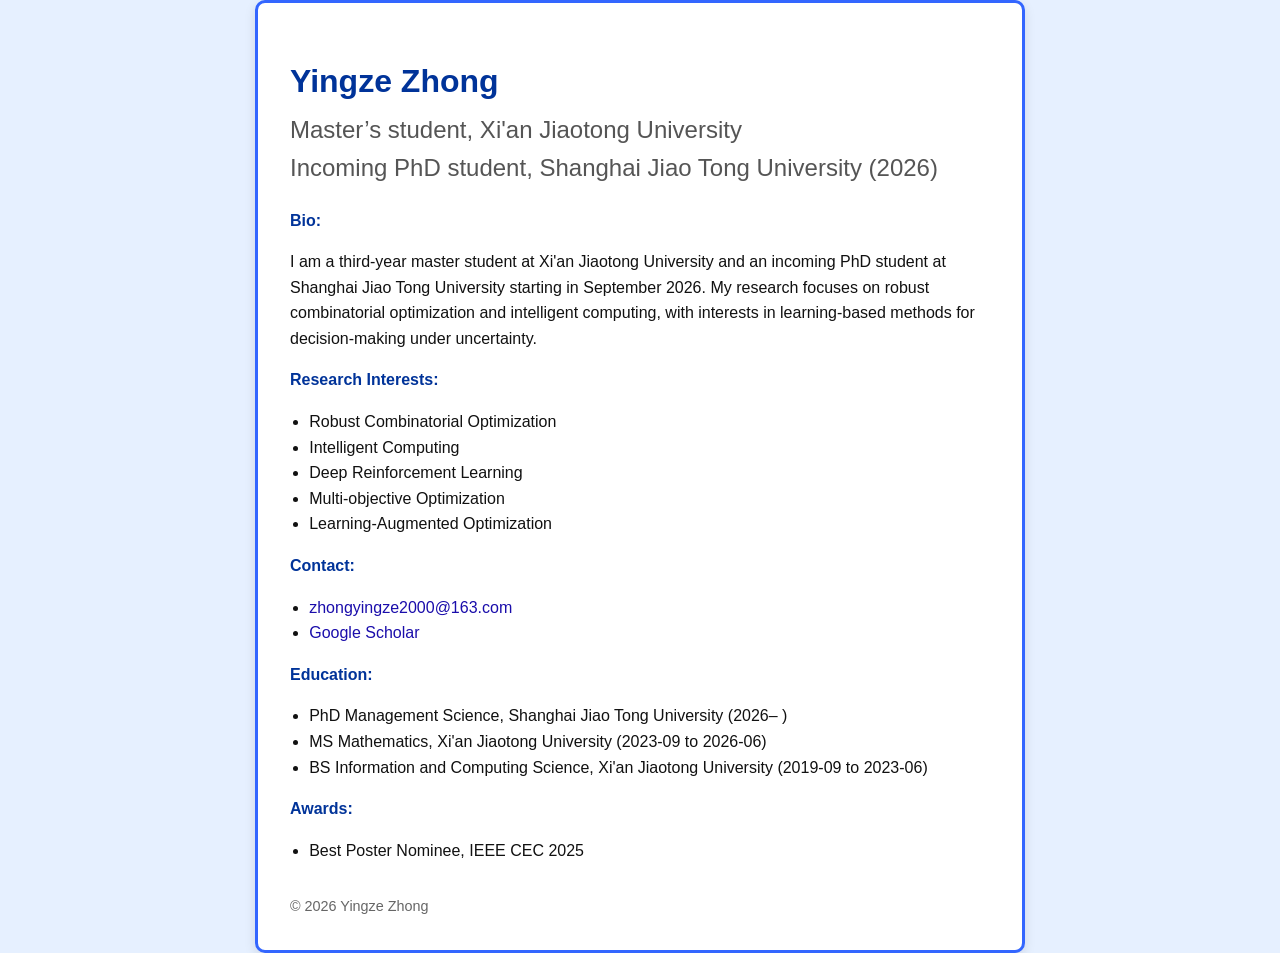
==== index.html @ 9737dcd8 "Rename index to index.html" ====
<!DOCTYPE html>
<html lang="en">
<head>
  <meta charset="UTF-8">
  <meta name="viewport" content="width=device-width, initial-scale=1.0">
  <meta name="description" content="Yingze Zhong, third-year master student at Xi'an Jiaotong University, incoming PhD at Shanghai Jiao Tong University. Research: robust combinatorial optimization and intelligent computing.">
  <title>Yingze Zhong | Personal Homepage</title>
  <style>
    body {
      font-family: "Segoe UI", Tahoma, Geneva, Verdana, sans-serif;
      margin: 0;
      padding: 0;
      background-color: #e6f0ff; /* 浅蓝背景 */
      color: #111;
      display: flex;
      justify-content: center;
      align-items: center;
      min-height: 100vh;
    }
    main {
      max-width: 700px;
      padding: 2rem;
      line-height: 1.6;
      border: 3px solid #3366ff; /* 蓝色边框 */
      border-radius: 10px;
      background-color: #ffffff;
      box-shadow: 0 4px 12px rgba(0,0,0,0.1);
    }
    h1 {
      margin-bottom: 0.2rem;
      color: #003399;
    }
    h2 {
      margin-top: 0.2rem;
      font-weight: normal;
      color: #555;
    }
    a {
      color: #1a0dab;
      text-decoration: none;
    }
    a:hover {
      text-decoration: underline;
    }
    ul {
      padding-left: 1.2rem;
    }
    footer {
      margin-top: 2rem;
      font-size: 0.9rem;
      color: #666;
    }
    .section-title {
      font-weight: bold;
      margin-top: 1rem;
      margin-bottom: 0.5rem;
      color: #003399;
    }
  </style>
</head>
<body>
  <main>
    <h1>Yingze Zhong</h1>
    <h2>Master’s student, Xi'an Jiaotong University<br>Incoming PhD student, Shanghai Jiao Tong University (2026)</h2>
    
    <p class="section-title">Bio:</p>
    <p>I am a third-year master student at Xi'an Jiaotong University and an incoming PhD student at Shanghai Jiao Tong University starting in September 2026. My research focuses on robust combinatorial optimization and intelligent computing, with interests in learning-based methods for decision-making under uncertainty.</p>
    
    <p class="section-title">Research Interests:</p>
    <ul>
      <li>Robust Combinatorial Optimization</li>
      <li>Intelligent Computing</li>
      <li>Deep Reinforcement Learning</li>
      <li>Multi-objective Optimization</li>
      <li>Learning-Augmented Optimization</li>
    </ul>
    
    <p class="section-title">Contact:</p>
    <ul>
      <li><a href="mailto:zhongyingze2000@163.com">zhongyingze2000@163.com</a></li>
      <li><a href="https://scholar.google.com/citations?hl=zh-CN&user=Ywau1LUAAAAJ">Google Scholar</a></li>
    </ul>
    
    <p class="section-title">Education:</p>
    <ul>
      <li>PhD Management Science, Shanghai Jiao Tong University (2026– )</li>
      <li>MS Mathematics, Xi'an Jiaotong University (2023-09 to 2026-06)</li>
      <li>BS Information and Computing Science, Xi'an Jiaotong University (2019-09 to 2023-06)</li>
    </ul>

    <p class="section-title">Awards:</p>
    <ul>
      <li>Best Poster Nominee, IEEE CEC 2025</li>
    </ul>

    <footer>
      &copy; 2026 Yingze Zhong
    </footer>
  </main>
</body>
</html>
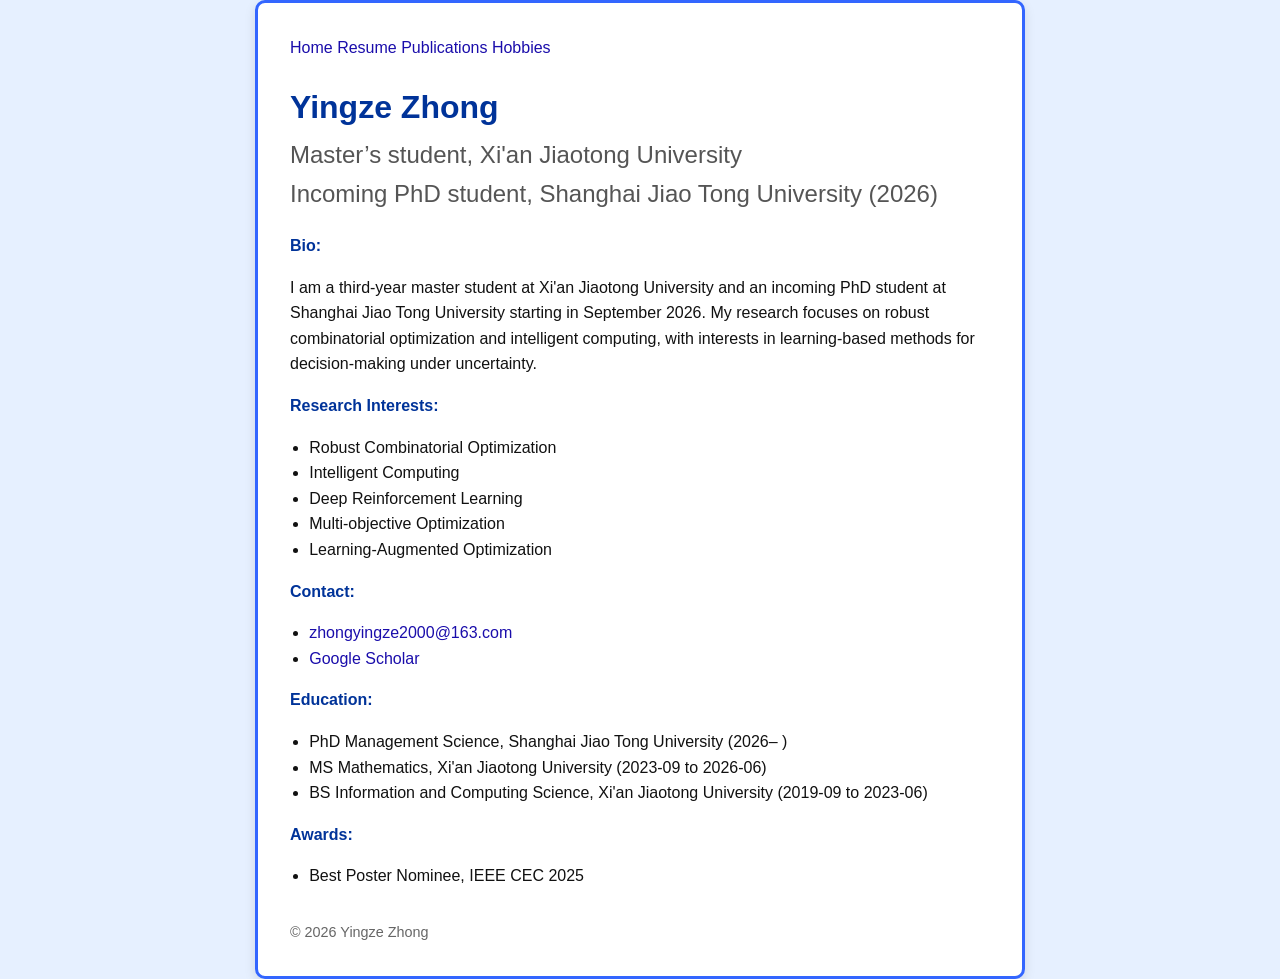
==== commit 77352ccc: "Update index.html" ====
--- a/index.html
+++ b/index.html
@@ -60,6 +60,12 @@
 </head>
 <body>
   <main>
+    <nav>
+  <a href="index.html">Home</a>
+  <a href="cv/index.html">Resume</a>
+  <a href="Papers/index.html">Publications</a>
+  <a href="football/index.html">Hobbies</a>
+</nav>
     <h1>Yingze Zhong</h1>
     <h2>Master’s student, Xi'an Jiaotong University<br>Incoming PhD student, Shanghai Jiao Tong University (2026)</h2>
     
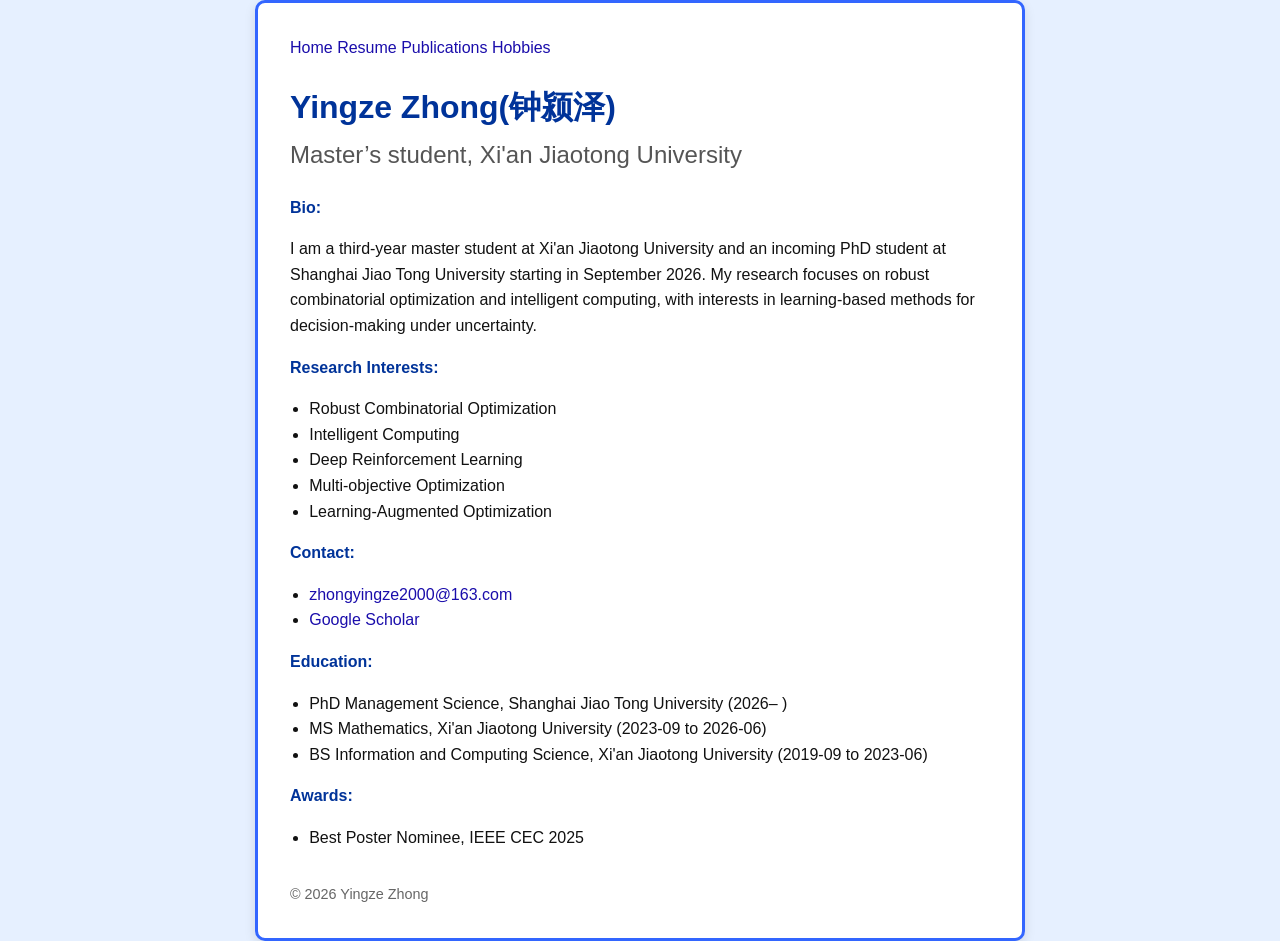
==== commit 1f4c7653: "Update index.html" ====
--- a/index.html
+++ b/index.html
@@ -63,11 +63,11 @@
     <nav>
   <a href="index.html">Home</a>
   <a href="cv/index.html">Resume</a>
-  <a href="Papers/index.html">Publications</a>
+  <a href="Publications/index.html">Publications</a>
   <a href="football/index.html">Hobbies</a>
 </nav>
-    <h1>Yingze Zhong</h1>
-    <h2>Master’s student, Xi'an Jiaotong University<br>Incoming PhD student, Shanghai Jiao Tong University (2026)</h2>
+    <h1>Yingze Zhong(钟颍泽)</h1>
+    <h2>Master’s student, Xi'an Jiaotong University</h2>
     
     <p class="section-title">Bio:</p>
     <p>I am a third-year master student at Xi'an Jiaotong University and an incoming PhD student at Shanghai Jiao Tong University starting in September 2026. My research focuses on robust combinatorial optimization and intelligent computing, with interests in learning-based methods for decision-making under uncertainty.</p>
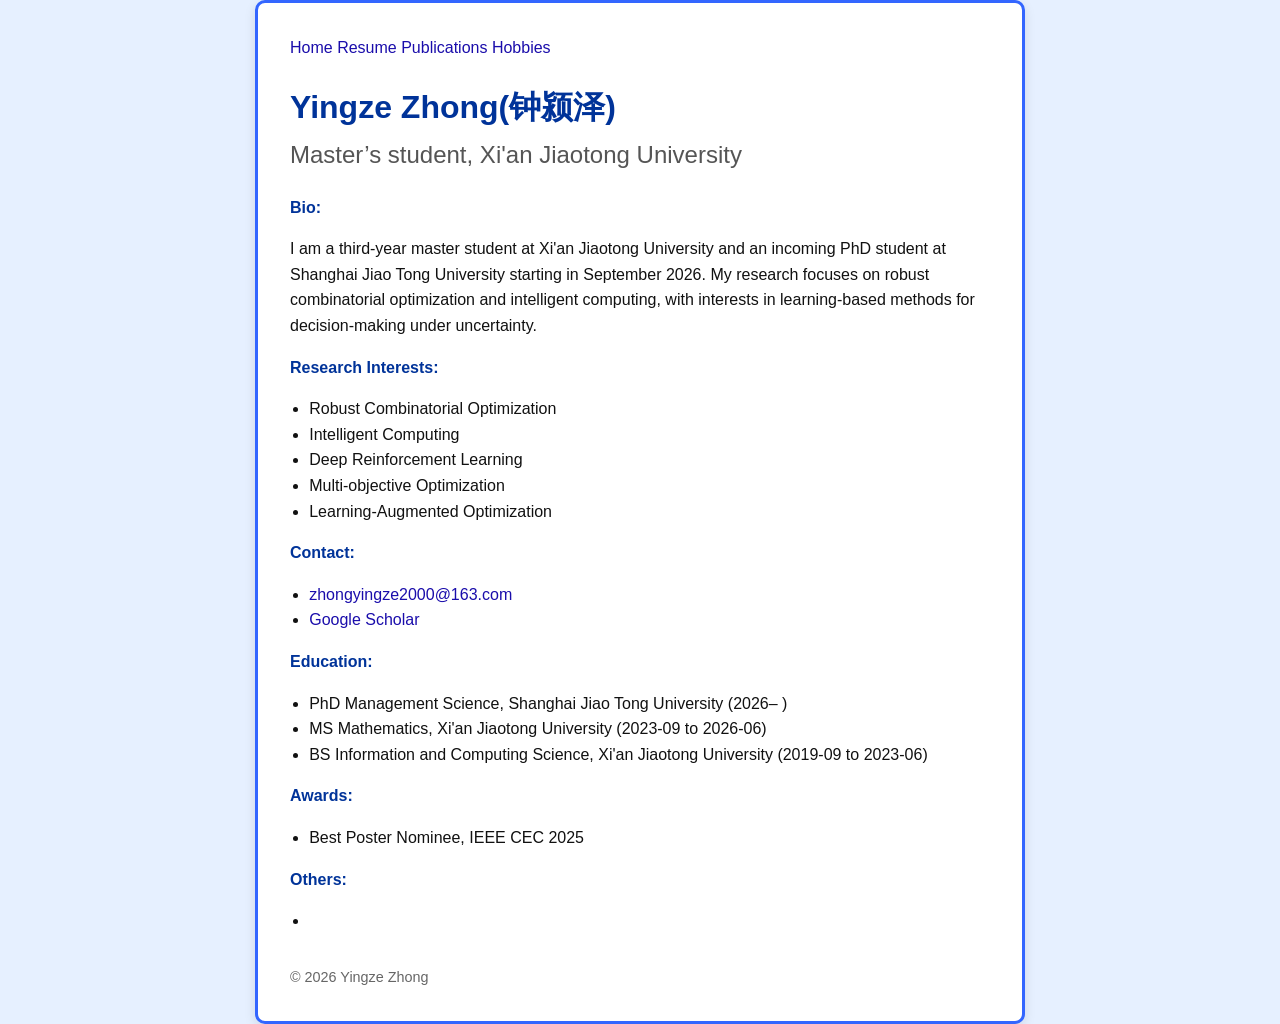
==== commit b39201c7: "Update index.html" ====
--- a/index.html
+++ b/index.html
@@ -4,7 +4,9 @@
   <meta charset="UTF-8">
   <meta name="viewport" content="width=device-width, initial-scale=1.0">
   <meta name="description" content="Yingze Zhong, third-year master student at Xi'an Jiaotong University, incoming PhD at Shanghai Jiao Tong University. Research: robust combinatorial optimization and intelligent computing.">
-  <title>Yingze Zhong | Personal Homepage</title>
+  <meta name="keywords" content="Yingze Zhong, robust combinatorial optimization, intelligent computing, deep reinforcement learning, combinatorial optimization, decision-making under uncertainty">
+  <meta name="author" content="Yingze Zhong">
+  <title>Yingze Zhong (钟颍泽)| Personal Homepage</title>
   <style>
     body {
       font-family: "Segoe UI", Tahoma, Geneva, Verdana, sans-serif;
@@ -98,7 +100,10 @@
     <ul>
       <li>Best Poster Nominee, IEEE CEC 2025</li>
     </ul>
-
+ <p class="section-title">Others:</p>
+    <ul>
+      <li><a href="google2ef48fe9a7b1802d.html"><a/></li>
+    </ul>
     <footer>
       &copy; 2026 Yingze Zhong
     </footer>
